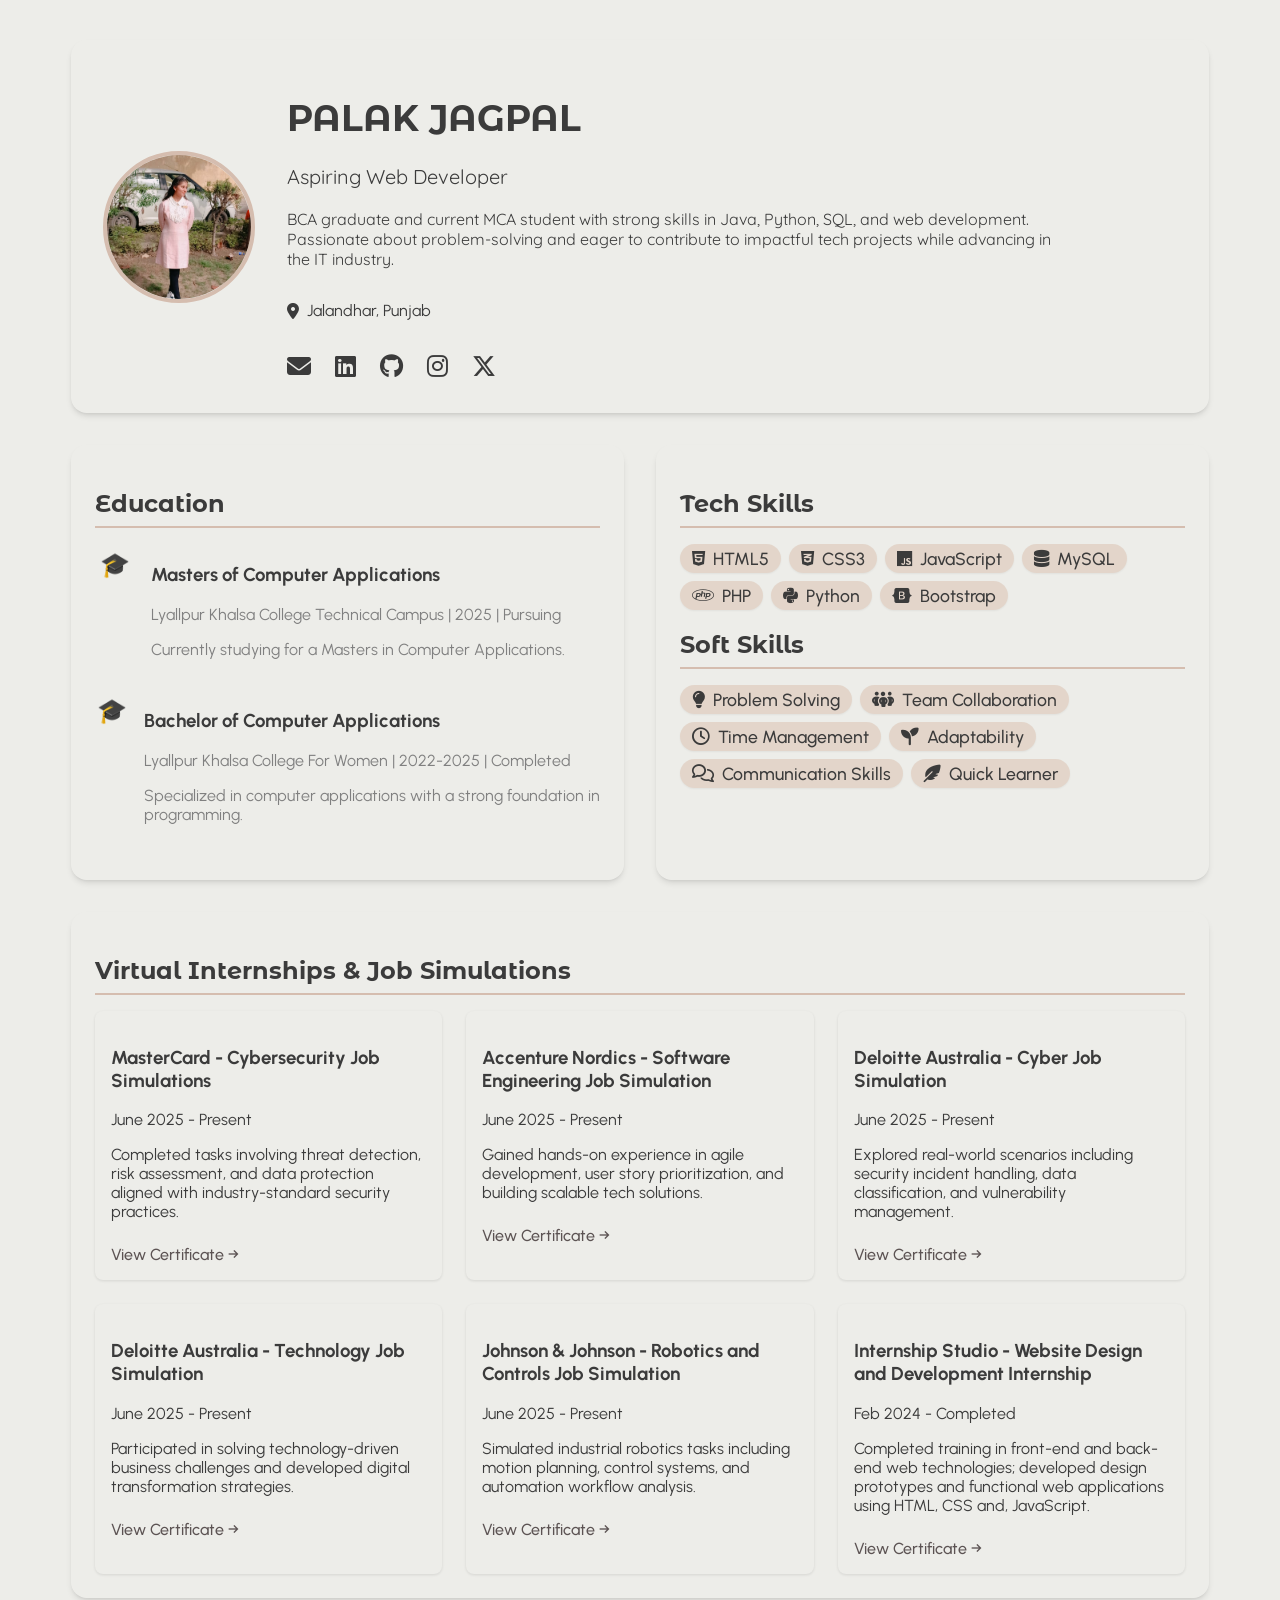
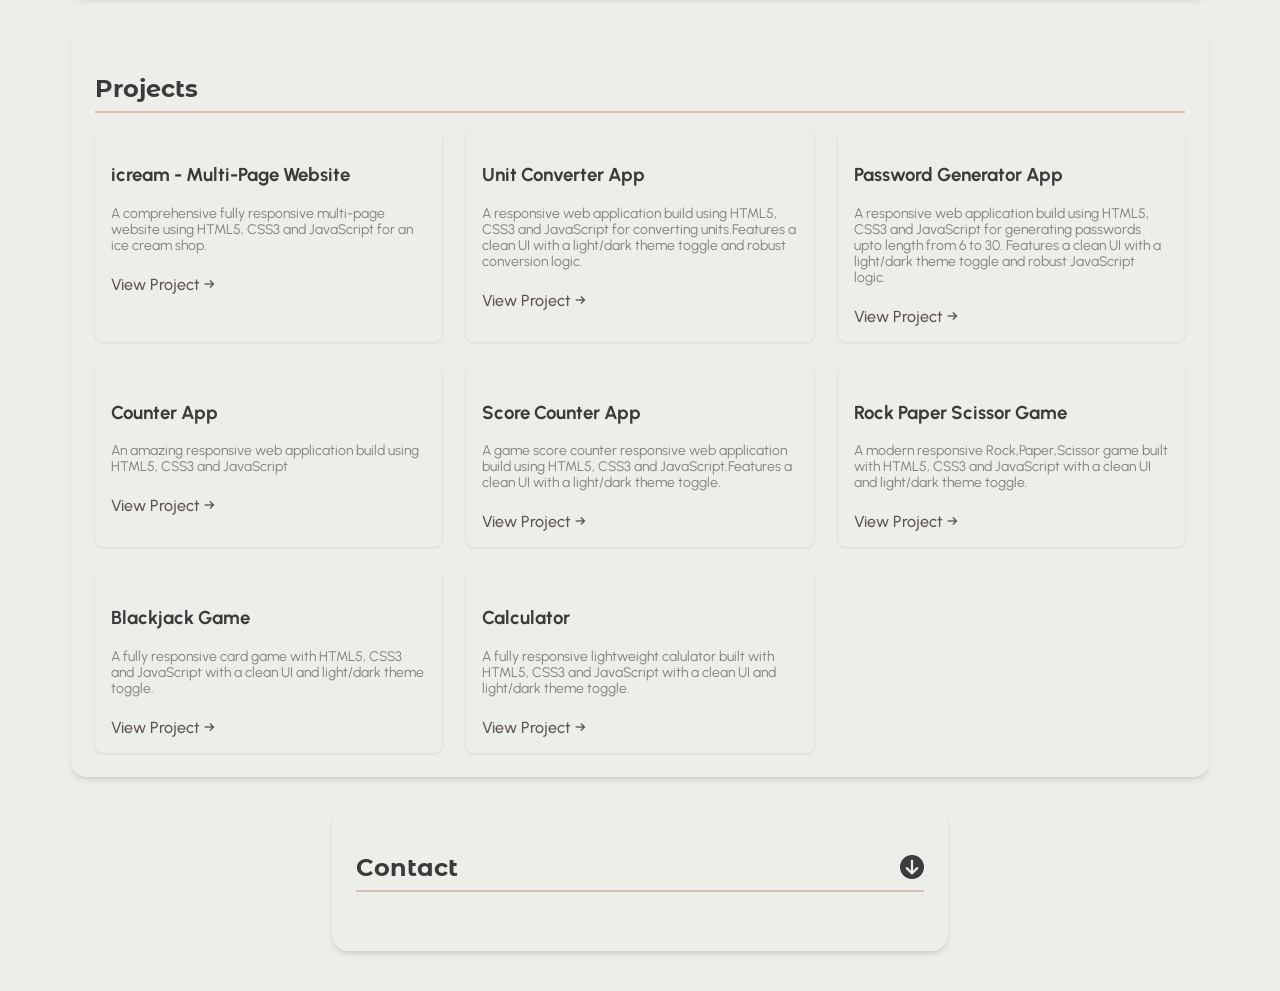
==== index.html @ 0127a856 "Add files via upload" ====
<!DOCTYPE html>
<html lang="en">
<head>
    <meta charset="UTF-8">
    <meta name="viewport" content="width=device-width, initial-scale=1.0">
    <title>My Portfolio</title>
    <!-- Link to the external CSS file -->
    <link rel="stylesheet" href="style.css">

    <!-- Font Awesome for icons -->
    <link rel="stylesheet" href="https://cdnjs.cloudflare.com/ajax/libs/font-awesome/6.5.2/css/all.min.css">

    <link rel="preconnect" href="https://fonts.googleapis.com">
    <link rel="preconnect" href="https://fonts.gstatic.com" crossorigin>
    <link href="https://fonts.googleapis.com/css2?family=Montserrat+Alternates:ital,wght@0,100;0,200;0,300;0,400;0,500;0,600;0,700;0,800;0,900;1,100;1,200;1,300;1,400;1,500;1,600;1,700;1,800;1,900&family=Quicksand:wght@300..700&family=Urbanist:ital,wght@0,100..900;1,100..900&display=swap" rel="stylesheet">

    <link rel="stylesheet" href="https://cdnjs.cloudflare.com/ajax/libs/animate.css/4.1.1/animate.min.css"/>


</head>
<body class="antialiased">

    <!-- Main Container -->
    <div class="container">

        <!-- Header Section -->
        <header class="header animate-on-scroll">
            <!-- Profile Picture -->
            <img src="profile_pic.jpg" alt="Your Profile Picture" class="profile-picture">
            
            <!-- Bio and Name -->
            <div>
                <h1 class="animate__animated animate__fadeIn">PALAK JAGPAL</h1>
                <p class="subtitle animate__animated animate__fadeIn">Aspiring Web Developer</p>
                <p class="bio animate__animated animate__fadeIn">
                    BCA graduate and current MCA student with strong skills in Java, Python, SQL, and web development. Passionate about problem-solving and eager to contribute to impactful tech projects while advancing in the IT industry.
                </p>
                <!-- New container for contact information -->
                <div class="contact-info-container">

                    <p class="contact-location">
                        <i class="fa-solid fa-location-dot animate__animated animate__flip"></i> Jalandhar, Punjab</p>

                    <div class="contact-links">
                        <a href="mailto:palakjagpal70@gmail.com" class="contact-link" aria-label="Email"><i class="fa-solid fa-envelope animate__animated animate__zoomIn"></i></a>

                        <a href="https://www.linkedin.com/in/palak-jagpal-000b25369/" target="_blank" class="contact-link" aria-label="LinkedIn"><i class="fa-brands fa-linkedin animate__animated animate__zoomIn"></i></a>

                        <a href="https://github.com/palakjagpal" target="_blank" class="contact-link" aria-label="GitHub"><i class="fa-brands fa-github animate__animated animate__zoomIn"></i></a>

                        <a href="https://www.instagram.com/palak_jagpal10/" target="_blank" class="contact-link" aria-label="Instagram"><i class="fa-brands fa-instagram animate__animated animate__zoomIn"></i></a>

                        <a href="https://x.com/jagpal_palak" target="_blank" class="contact-link" aria-label="Twitter"><i class="fa-brands fa-x-twitter animate__animated animate__zoomIn"></i></a>
                    </div>
                </div>
            </div>
        </header>

        <!-- Main Content Sections -->
        <main class="main-content">

            <!-- Education Section -->
            <section id="education" class="section animate-on-scroll">
                <h2 class="section-title">Education</h2>

                <div class="education-item">
                    <div class="education-icon">🎓</div>
                    <div class="education-details">
                        <h3 class="animate-on-scroll animate__animated animate__slideInUp">Masters of Computer Applications</h3>
                        <p class="animate-on-scroll animate__animated animate__slideInUp">Lyallpur Khalsa College Technical Campus | 2025 | Pursuing</p>
                        <p class="animate-on-scroll animate__animated animate__slideInUp">Currently studying for a Masters in Computer Applications.</p>
                    </div>
                </div>

                <div class="education-item">
                    <div class="education-icon">🎓</div>
                    <div class="education-details">
                        <h3 class="animate-on-scroll animate__animated animate__slideInUp">Bachelor of Computer Applications</h3>
                        <p class="animate-on-scroll animate__animated animate__slideInUp">Lyallpur Khalsa College For Women | 2022-2025 | Completed</p>
                        <p class="animate-on-scroll animate__animated animate__slideInUp">Specialized in computer applications with a strong foundation in programming.</p>
                    </div>
                </div>
            </section>


                <!-- 12th Grade Details -->
                 <!--
                <div class="education-item">
                    <div class="education-icon">🏫</div>
                    <div class="education-details">
                        <h3>12th Grade (Non-Medical)</h3>
                        <p>MGN Public School, Adarsh Nagar | 2020-2022</p>
                    </div>
                </div>-->
                <!-- 10th Grade Details -->
                 <!--
                <div class="education-item">
                    <div class="education-icon">🏫</div>
                    <div class="education-details">
                        <h3>10th Grade</h3>
                        <p>St. Joseph's Convent School, Cantt Road | 2020</p>
                    </div>
                </div>-->
            </section>


            <!-- Skills Section -->
            <section id="skills" class="section animate-on-scroll">
                <h2 class="section-title">Tech Skills</h2>
                <div class="skills-list">
                    <span class="skill-tag wow animate__animated animate__bounceIn"><i class="fa-brands fa-html5"></i> HTML5</span>
                    <span class="skill-tag wow animate__animated animate__bounceIn"><i class="fa-brands fa-css3-alt"></i> CSS3</span>
                    <span class="skill-tag  wow animate__animated animate__bounceIn"><i class="fa-brands fa-js"></i> JavaScript</span>
                    <span class="skill-tag wow animate__animated animate__bounceIn"><i class="fa-solid fa-database"></i> MySQL</span>
                    <span class="skill-tag wow animate__animated animate__bounceIn"><i class="fa-brands fa-php"></i> PHP</span>
                    <span class="skill-tag wow animate__animated animate__bounceIn"><i class="fa-brands fa-python"></i> Python</span>
                    <span class="skill-tag wow animate__animated animate__bounceIn"><i class="fa-brands fa-bootstrap"></i> Bootstrap</span>
                </div>
                <h2 class="section-title mt-6">Soft Skills</h2>
                <div class="skills-list">
                    <span class="skill-tag animate__animated animate__bounceIn"><i class="fa-solid fa-lightbulb"></i> Problem Solving</span>
                    <span class="skill-tag animate__animated animate__bounceIn"><i class="fa-solid fa-people-group"></i> Team Collaboration</span>
                    <span class="skill-tag animate__animated animate__bounceIn"><i class="fa-regular fa-clock"></i> Time Management</span>
                    <span class="skill-tag animate__animated animate__bounceIn"><i class="fa-solid fa-seedling"></i> Adaptability</span>
                    <span class="skill-tag animate__animated animate__bounceIn"><i class="fa-regular fa-comments"></i> Communication Skills</span>
                    <span class="skill-tag animate__animated animate__bounceIn"><i class="fa-solid fa-feather-pointed"></i> Quick Learner</span>
                </div>
            </section>

            <!-- Virtual Internships & Job Simulations Section -->
            <section id="projects" class="section animate-on-scroll">
                <h2 class="section-title">Virtual Internships & Job Simulations</h2>
                <div class="internships-grid">
                    <!-- Internship 1 -->
                    <div class="internship-card">
                        <h3 class="animate__animated animate__fadeIn animate__delay-1s">MasterCard - Cybersecurity Job Simulations</h3>
                        <p class="animate__animated animate__fadeIn animate__delay-2s">June 2025 - Present</p>
                        <p  class="animate__animated animate__fadeIn animate__delay-3s">Completed tasks involving threat detection, risk assessment, and data protection aligned with industry-standard security practices.</p>
                        <a href="https://forage-uploads-prod.s3.amazonaws.com/completion-certificates/mfxGwGDp6WkQmtmTf/vcKAB5yYAgvemepGQ_mfxGwGDp6WkQmtmTf_AxRMmCqrEQhnv6T4r_1749990234763_completion_certificate.pdf" class="internship-link animate__animated animate__fadeIn animate__delay-3s">View Certificate &rarr;</a>
                    </div>
                    <!-- Internship 2  -->
                    <div class="internship-card">
                        <h3 class="animate__animated animate__fadeIn animate__delay-1s">Accenture Nordics - Software Engineering Job Simulation</h3>
                        <p class="animate__animated animate__fadeIn animate__delay-2s">June 2025 - Present</p>
                        <p class="animate__animated animate__fadeIn animate__delay-3s">Gained hands-on experience in agile development, user story prioritization, and building scalable tech solutions.</p>
                        <a href="https://forage-uploads-prod.s3.amazonaws.com/completion-certificates/xhih9yFWsf6AYfngd/HNpZwZcuYwona2d8Y_xhih9yFWsf6AYfngd_AxRMmCqrEQhnv6T4r_1749734779436_completion_certificate.pdf" class="internship-link animate__animated animate__fadeIn animate__delay-3s">View Certificate &rarr;</a>
                    </div>
                    <!-- Internship 3 -->
                    <div class="internship-card">
                        <h3 class="animate__animated animate__fadeIn animate__delay-1s">Deloitte Australia - Cyber Job Simulation</h3>
                        <p class="animate__animated animate__fadeIn animate__delay-2s">June 2025 - Present</p>
                        <p class="animate__animated animate__fadeIn animate__delay-3s">Explored real-world scenarios including security incident handling, data classification, and vulnerability management.</p>
                        <a href="https://forage-uploads-prod.s3.amazonaws.com/completion-certificates/9PBTqmSxAf6zZTseP/E9pA6qsdbeyEkp3ti_9PBTqmSxAf6zZTseP_AxRMmCqrEQhnv6T4r_1749641778292_completion_certificate.pdf" class="internship-link animate__animated animate__fadeIn animate__delay-3s">View Certificate &rarr;</a>
                    </div>
                    <!-- Internship 4 -->
                    <div class="internship-card">
                        <h3 class="animate__animated animate__fadeIn animate__delay-1s">Deloitte Australia - Technology Job Simulation</h3>
                        <p class="animate__animated animate__fadeIn animate__delay-2s">June 2025 - Present</p>
                        <p class="animate__animated animate__fadeIn animate__delay-3s">Participated in solving technology-driven business challenges and developed digital transformation strategies.</p>
                        <a href="https://forage-uploads-prod.s3.amazonaws.com/completion-certificates/9PBTqmSxAf6zZTseP/udmxiyHeqYQLkTPvf_9PBTqmSxAf6zZTseP_AxRMmCqrEQhnv6T4r_1749799588150_completion_certificate.pdf" class="internship-link animate__animated animate__fadeIn animate__delay-3s">View Certificate &rarr;</a>
                    </div>
                    <!-- Internship 5 -->
                    <div class="internship-card">
                        <h3 class="animate__animated animate__fadeIn animate__delay-1s">Johnson & Johnson - Robotics and Controls Job Simulation</h3>
                        <p class="animate__animated animate__fadeIn animate__delay-2s">June 2025 - Present</p>
                        <p class="animate__animated animate__fadeIn animate__delay-3s">Simulated industrial robotics tasks including motion planning, control systems, and automation workflow analysis.</p>
                        <a href="https://forage-uploads-prod.s3.amazonaws.com/completion-certificates/3w79S9RRBtn9noDWZ/q8m3gpN4ETXnjapPq_3w79S9RRBtn9noDWZ_AxRMmCqrEQhnv6T4r_1749885684830_completion_certificate.pdf" class="internship-link animate__animated animate__fadeIn animate__delay-3s">View Certificate &rarr;</a>
                    </div>
                    <!-- Internship 6 -->
                    <div class="internship-card">
                        <h3 class="animate__animated animate__fadeIn animate__delay-1s">Internship Studio - Website Design and Development Internship</h3>
                        <p class="animate__animated animate__fadeIn animate__delay-2s">Feb 2024 - Completed</p>
                        <p class="animate__animated animate__fadeIn animate__delay-3s">Completed training in front-end and back-end web technologies; developed design prototypes and functional web applications using HTML, CSS and, JavaScript.</p>
                        <a href="https://internshipstudio-prod-data-bucket.s3.ap-south-1.amazonaws.com/certificates/certificate_677d1f7386ee10.50705679.pdf" class="internship-lin4 animate__animated animate__fadeIn animate__delay-3s">View Certificate &rarr;</a>
                    </div>
                    
                </div>
            </section>

            <!-- Projects Section -->
            <section id="projects" class="section animate-on-scroll">
                <h2 class="section-title">Projects</h2>
                <div class="projects-grid">
                    <!-- Project Card 1 -->
                    <div class="project-card">
                        <h3 class="animate__animated animate__fadeIn animate__delay-1s">icream - Multi-Page Website</h3>
                        <p class="animate__animated animate__fadeIn animate__delay-2s">A comprehensive fully responsive multi-page website using HTML5, CSS3 and JavaScript for an ice cream shop.</p>
                        <a href="https://stunning-fenglisu-da461c.netlify.app/" class="animate__animated animate__fadeIn animate__delay-3s">View Project &rarr;</a>
                    </div>
                    <!-- Project Card 2  -->
                    <div class="project-card">
                        <h3 class="animate__animated animate__fadeIn animate__delay-1s">Unit Converter App</h3>
                        <p class="animate__animated animate__fadeIn animate__delay-2s">A responsive web application build using HTML5, CSS3 and JavaScript for converting units.Features a clean UI with a light/dark theme toggle and robust conversion logic.</p>
                        <a href="https://sensational-fairy-f73e79.netlify.app/" class="animate__animated animate__fadeIn animate__delay-3s">View Project &rarr;</a>
                    </div>
                    <!-- Project Card 3 -->
                    <div class="project-card">
                        <h3 class="animate__animated animate__fadeIn animate__delay-1s">Password Generator App</h3>
                        <p class="animate__animated animate__fadeIn animate__delay-2s">A responsive web application  build using HTML5, CSS3 and JavaScript for generating passwords upto length from 6 to 30. Features a clean UI with a light/dark theme toggle and robust JavaScript logic.</p>
                        <a class="animate__animated animate__fadeIn animate__delay-3s" href="https://candid-sunflower-950fd3.netlify.app/">View Project &rarr;</a>
                    </div>
                    <!-- Project Card 4 -->
                    <div class="project-card">
                        <h3 class="animate__animated animate__fadeIn animate__delay-1s">Counter App</h3>
                        <p class="animate__animated animate__fadeIn animate__delay-2s">An amazing responsive web application build using HTML5, CSS3 and JavaScript</p>
                        <a class="animate__animated animate__fadeIn animate__delay-3s" href="https://fantastic-crepe-ab9473.netlify.app/">View Project &rarr;</a>
                    </div>
                    <!-- Project Card 5 -->
                    <div class="project-card">
                        <h3 class="animate__animated animate__fadeIn animate__delay-1s">Score Counter App</h3>
                        <p class="animate__animated animate__fadeIn animate__delay-2s">A game score counter responsive web application build using HTML5, CSS3 and JavaScript.Features a clean UI with a light/dark theme toggle.</p>
                        <a class="animate__animated animate__fadeIn animate__delay-3s" href="https://magical-babka-67d514.netlify.app/">View Project &rarr;</a>
                    </div>
                    <!-- Project Card 6 -->
                    <div class="project-card">
                        <h3 class="animate__animated animate__fadeIn animate__delay-1s">Rock Paper Scissor Game</h3>
                        <p class="animate__animated animate__fadeIn animate__delay-2s">A modern responsive Rock,Paper,Scissor game built with HTML5, CSS3 and JavaScript with a clean UI and light/dark theme toggle.</p>
                        <a class="animate__animated animate__fadeIn animate__delay-3s" href="https://adorable-gumdrop-383165.netlify.app/">View Project &rarr;</a>
                    </div>
                    <!-- Project Card 7 -->
                    <div class="project-card">
                        <h3 class="animate__animated animate__fadeIn animate__delay-1s">Blackjack Game</h3>
                        <p class="animate__animated animate__fadeIn animate__delay-2s">A fully responsive card game with HTML5, CSS3 and JavaScript with a clean UI and light/dark theme toggle.</p>
                        <a class="animate__animated animate__fadeIn animate__delay-3s" href="https://stirring-axolotl-c6dba9.netlify.app/">View Project &rarr;</a>
                    </div>
                    <!-- Project Card 8 -->
                    <div class="project-card">
                        <h3 class="animate__animated animate__fadeIn animate__delay-1s">Calculator</h3>
                        <p class="animate__animated animate__fadeIn animate__delay-2s">A fully responsive lightweight calulator built with HTML5, CSS3 and JavaScript with a clean UI and light/dark theme toggle.</p>
                        <a class="animate__animated animate__fadeIn animate__delay-3s" href="https://calm-dolphin-7e1108.netlify.app/">View Project &rarr;</a>
                    </div>
                </div>
            </section>

            <!-- Contact Section -->
            <section id="contact" class="section animate-on-scroll">
                <!-- Collapsible Header for the contact section -->
                <h2 class="section-title contact-toggle">
                    Contact <i id="contact-arrow" class="fa-solid fa-circle-arrow-down"></i>
                </h2>
                <br>
                <!-- Contact form container that will be toggled -->
                <div id="contact-form-container">
                    <form id="contactForm">
                        <!-- A simple message box for general form feedback -->
                        <div id="form-message-box" class="form-message-box"></div>

                        <div class="form-group">
                            <label for="name">Name</label>
                            <input type="text" id="name" name="name">
                            <!-- Element to display name validation errors -->
                            <span id="name-error" class="error-message"></span>
                        </div>
                        <div class="form-group">
                            <label for="email">Email</label>
                            <input type="email" id="email" name="email">
                            <!-- Element to display email validation errors -->
                            <span id="email-error" class="error-message"></span>
                        </div>
                        <div class="form-group">
                            <label for="message">Message</label>
                            <textarea id="message" name="message" rows="4"></textarea>
                            <!-- Element to display message validation errors -->
                            <span id="message-error" class="error-message"></span>
                        </div>
                        <button type="submit" class="submit-button">Send Message</button>
                    </form>
                </div>
            </section>
        </main>
    </div>

    <!-- Back-to-top button -->
    <button id="back-to-top-btn" aria-label="Back to Top">
      <i class="fa-solid fa-arrow-up"></i>
    </button>

    <!-- Link to the external JavaScript file -->
    <script src="script.js"></script>

      <script src="https://cdnjs.cloudflare.com/ajax/libs/wow/1.1.2/wow.min.js"></script>

</body>
</html>
---- style.css ----
/* Color Palette as CSS Variables */
:root {
    --isabelline: #edede9ff;
    --timberwolf: #d6ccc2ff;
    --linen: #f5ebe0ff;
    --champagne-pink: #e3d5caff;
    --pale-dogwood: #d5bdafff;

    /* Semantic Mapping */
    --background: var(--isabelline);
    --primary: var(--pale-dogwood);
    --accent: var(--champagne-pink);
    --text: #3b3b3b;
    --button-bg: var(--pale-dogwood);
    --button-hover: var(--linen);
}

html {
    -webkit-tap-highlight-color: transparent;
    tap-highlight-color: transparent;
    scroll-behavior: smooth;
    -webkit-font-smoothing: antialiased;
    -moz-osx-font-smoothing: grayscale;
}

body {
    font-family: 'Urbanist';
    background-color: var(--background);
    color: var(--text);
    -webkit-font-smoothing: antialiased;
    -moz-osx-font-smoothing: grayscale;
    cursor: pointer;
    -webkit-tap-highlight-color: transparent;
    tap-highlight-color: transparent;
    scroll-behavior: smooth;
}

.container {
    max-width: 90%;
    margin: 0 auto;
    padding: 1rem;
}

/* Header */
.header {
    background-color: transparent;
    border-radius: 1rem;
    box-shadow: 0 4px 6px -1px rgba(0,0,0,0.1), 0 2px 4px -2px rgba(0,0,0,0.1);
    padding: 2rem;
    margin-bottom: 2rem;
    text-align: center;
    display: flex;
    flex-direction: column;
    align-items: center;
}

.profile-picture {
    width: 9rem;
    height: 9rem;
    border-radius: 9999px;
    margin-bottom: 1rem;
    border: 4px solid var(--primary);
    object-fit: cover;
}

.header h1 {
    font-family: 'Montserrat Alternates';
    font-size: 2.25rem;
    font-weight: 700;
    color: var(--text);
}

.header p.subtitle {
    font-family: 'Quicksand';
    font-size: 1.25rem;
    color: var(--text);
    margin-top: 0.5rem;
}

.header p.bio {
    font-family: 'Quicksand';
    color: var(--text);
    margin-top: 1rem;
    max-width: 48rem;
    margin-left: auto;
    margin-right: auto;
}

/* Contact Info */
.contact-info-container {
    display: flex;
    flex-direction: column;
    align-items: left;
    margin-top: 1rem;
    gap: 0.5rem;
}

.contact-location {
    font-size: 1rem;
    color: var(--text);
    display: flex;
    align-items: center;
    gap: 0.5rem;
}

.contact-links {
    display: flex;
    gap: 1.5rem;
    margin-top: 0.5rem;
}

.contact-link {
    color: var(--text);
    font-size: 1.5rem;
    transition: color 0.2s ease-in-out;
}

.contact-link:hover {
    color: var(--primary);
}

/* Layout */
.main-content {
    display: grid;
    grid-template-columns: 1fr;
    gap: 2rem;
}

.section {
    background-color: transparent;
    border-radius: 1rem;
    box-shadow: 0 4px 6px -1px rgba(0,0,0,0.1), 0 2px 4px -2px rgba(0,0,0,0.1);
    padding: 1.5rem;
}

.section-title {
    font-family: 'Montserrat Alternates';
    font-size: 1.5rem;
    font-weight: 700;
    color: var(--text);
    margin-bottom: 1rem;
    border-bottom: 2px solid var(--primary);
    padding-bottom: 0.5rem;
    display: flex;
    justify-content: space-between;
    align-items: center;
}

.contact-toggle {
    cursor: pointer;
}

/* Education */
#education{
    border-radius: 1rem;
    box-shadow: 0 4px 6px -1px rgba(0,0,0,0.1), 0 2px 4px -2px rgba(0,0,0,0.1);
    padding: 1.5rem;
}
.education-item {
    display: flex;
    align-items: flex-start;
    margin-bottom: 1rem;
}

.education-icon {
    width: 2.5rem;
    height: 2.5rem;
    color: var(--background);
    border-radius: 9999px;
    display: flex;
    align-items: center;
    justify-content: center;
    font-size: 1.50rem;
    font-weight: 700;
}

.education-details {
    margin-left: 1rem;
}

.education-details h3{
    color: var(--text);
}

.education-details p{
    color: gray;
}


/* Skills */
.skills-list {
    display: flex;
    flex-wrap: wrap;
    gap: 0.5rem;
}

.skill-tag {
    background-color: var(--accent);
    color: var(--text);
    font-size: 1.1rem;
    font-weight: 500;
    padding: 0.25rem 0.75rem;
    border-radius: 9999px;
    box-shadow: 0 1px 2px 0 rgba(0,0,0,0.05);
    /* Add transitions for smooth animation */
    transition: transform 0.2s ease-in-out, background-color 0.2s ease-in-out;
    /* Add flexbox to align icon and text */
    display: flex;
    align-items: center;
    gap: 0.5rem; /* Space between icon and text */
}

/* Add hover effect for skill tags */
.skill-tag:hover {
    /* Move the tag slightly up */
    transform: translateY(-3px);
    /* Darken the background color on hover */
    background-color: color-mix(in srgb, var(--accent) 90%, black);
}



/* Projects & Internships */


.projects-grid, .internships-grid {
    display: grid;
    grid-template-columns: 1fr;
    gap: 1.5rem;
}

.project-card, .internship-card {
    background-color: var(--isabelline);
    border-radius: 0.5rem;
    padding: 1rem;
    box-shadow: 0 1px 3px rgba(0,0,0,0.1);
    transition: box-shadow 0.3s ease-in-out;
}

.project-card:hover, .internship-card:hover {
    box-shadow: 0 10px 15px -3px rgba(0,0,0,0.1), 0 4px 6px -4px rgba(0,0,0,0.1);
}

.project-card h3, .internship-card h3{
    color: var(--text);
}

.project-card p{
    color: gray;
    font-size: 0.87rem;
}

/* Animated Internship Links */
.project-card a, .internship-card a, .internship-link {
    color: rgb(92, 83, 83);
    text-decoration: none;
    font-weight: 500;
    display: inline-block;
    margin-top: 0.5rem;
    /* Add a transition for the text transform */
    transition: transform 0.2s ease-in-out;
    position: relative; /* Needed for the pseudo-element */
}

.project-card a::after, .internship-card a::after, .internship-link::after {
    content: '';
    position: absolute;
    width: 0;
    height: 2px;
    bottom: -2px;
    left: 0;
    background-color: var(--primary); /* Use a color from your palette */
    transition: width 0.3s ease-in-out;
}

.project-card a:hover, .internship-card a:hover, .internship-link:hover {
    text-decoration: none; /* Remove default underline to use the animated one */
    /* Push the text slightly to the right */
    transform: translateX(5px);
}

.project-card a:hover::after, .internship-card a:hover::after, .internship-link:hover::after {
    width: 100%;
}


/* Contact Form */
#contact {
    width: 50%;
    margin: 0 auto;
}

#contact h2 {
    text-align: center;
}

#contact-form-container {
    max-height: 0;
    overflow: hidden;
    transition: max-height 0.5s ease-out;
}

#contact-form-container.open {
    max-height: 500px;
    transition: max-height 0.5s ease-in;
}

form {
    max-width: 90%;
    margin: 0 auto;
}

.form-group {
    margin-bottom: 1rem;
}

.form-group label {
    font-weight: 500;
    color: var(--text);
}

.form-group input,
.form-group textarea {
    width: 100%;
    border-radius: 0.375rem;
    border: none;
    padding: 0.5rem;
    font-family: 'Urbanist';
    letter-spacing: 1.3px;
}

.form-group input:focus,
.form-group textarea:focus {
    outline: none;
    border-color: var(--primary);
    box-shadow: 0 0 0 3px color-mix(in srgb, var(--primary) 50%, transparent);
    letter-spacing: 1.3px;
}

.submit-button {
    background-color: var(--button-bg);
    color: var(--text);
    font-weight: 700;
    padding: 0.75rem 1rem;
    border-radius: 0.5rem;
    border: none;
    width: 100%;
    cursor: pointer;
    /* Add multiple transitions for a smoother effect */
    transition: background-color 0.3s ease-in-out, transform 0.2s ease-in-out, box-shadow 0.3s ease-in-out;
}

.submit-button:hover {
    background-color: var(--text);
    color: var(--button-bg);
    /* Scale the button up slightly */
    transform: scale(1.05);
    /* Add a subtle shadow for depth */
    box-shadow: 0 4px 6px -1px rgba(0,0,0,0.1), 0 2px 4px -2px rgba(0,0,0,0.1);
}

.message-box {
    display: none;
    background-color: var(--accent);
    border: 1px solid var(--primary);
    color: darkgreen;
    padding: 0.75rem 1rem;
    border-radius: 0.375rem;
    margin-top: 1rem;
    text-align: center;
    font-family: Helvetica;
}

span {
    color: red;
}

/* Back to Top Button */
#back-to-top-btn {
    position: fixed;
    bottom: 20px;
    right: 20px;
    background-color: var(--primary);
    color: #ffffff;
    width: 48px;
    height: 48px;
    border: none;
    border-radius: 50%;
    display: flex;
    justify-content: center;
    align-items: center;
    font-size: 1.25rem;
    box-shadow: 0 4px 6px rgba(0, 0, 0, 0.1);
    cursor: pointer;
    opacity: 0;
    visibility: hidden;
    transition: opacity 0.3s ease-in-out, visibility 0.3s ease-in-out, transform 0.3s ease-in-out;
    z-index: 999;

}

#back-to-top-btn.show {
    opacity: 1;
    visibility: visible;
}

#back-to-top-btn:hover {
    background-color: var(--text);
    color: var(--pale-dogwood);
}


/* Media Queries for Responsiveness */
@media (max-width : 420px){
    #contact{
        width: 80%;
        overflow-x: hidden;
    }
    form{
        max-width: 80%;
    }
    .contact-info-container{
        align-items: center;
    }
    #back-to-top {
        width: 20px;
        height: 20px;
        font-size: 0.50rem;
        bottom: 15px;
        right: 15px;
    }
}

@media (max-width : 460px){
    #contact{
        width: 80%;
        overflow-x: hidden;
    }
    form{
        max-width: 80%;
    }
    .contact-info-container{
        align-items: center;
    }
}

@media (max-width : 520px){
    #contact{
        width: 80%;
        overflow-x: hidden;
    }
    form{
        max-width: 80%;
    }
    .contact-info-container{
        align-items: center;
    }
}

@media (max-width : 590px){
    #contact{
        width: 90%;
        overflow-x: hidden;
    }
    form{
        max-width: 85%;
    }
    .contact-info-container{
        align-items: center;
    }
}

@media (max-width : 690px){
    #contact{
        width: 90%;
            overflow-x: hidden;
    }
    form{
        max-width: 90%;
    }
    .contact-info-container{
        align-items: center;
    }
}

@media (max-width : 752px){
    #contact{
        width: 80%;
        overflow-x: hidden;
    }
    form{
        max-width: 80%;
    }
    .contact-info-container{
        align-items: center;
    }
}

@media (max-width : 790px){
    #contact{
        width: 90%;
        overflow-x: hidden;
    }
    form{
        max-width: 80%;
    }
}

@media (min-width: 768px) {
    .container {
        padding: 2rem;
    }

    .header {
        flex-direction: row;
        text-align: left;
        align-items: center;
    }

    .profile-picture {
        margin: 0 2rem 0 0;
    }

    .main-content {
        grid-template-columns: repeat(2, 1fr);
    }

    #projects,
    #contact {
        grid-column: span 2;
    }

    .projects-grid, .internships-grid {
        grid-template-columns: repeat(3, 1fr);
    }
    #back-to-top {
        width: 40px;
        height: 40px;
        font-size: 1.2rem;
        bottom: 15px;
        right: 15px;
    }
}

/* Keyframes for fade and slide-up animation */
@keyframes fade-in-up {
    from {
        opacity: 0;
        transform: translateY(20px);
    }
    to {
        opacity: 1;
        transform: translateY(0);
    }
}


@media (min-width: 1024px) {
    .projects-grid, .internships-grid{
        grid-template-columns: repeat(3, 1fr);
    }
    
}

/* Animate-on-scroll base */
.animate-on-scroll {
  opacity: 0;
  transform: translateY(20px);
  transition: opacity 0.6s ease-out, transform 0.6s ease-out;
}
.animate-on-scroll.in-view {
  opacity: 1;
  transform: translateY(0);
}
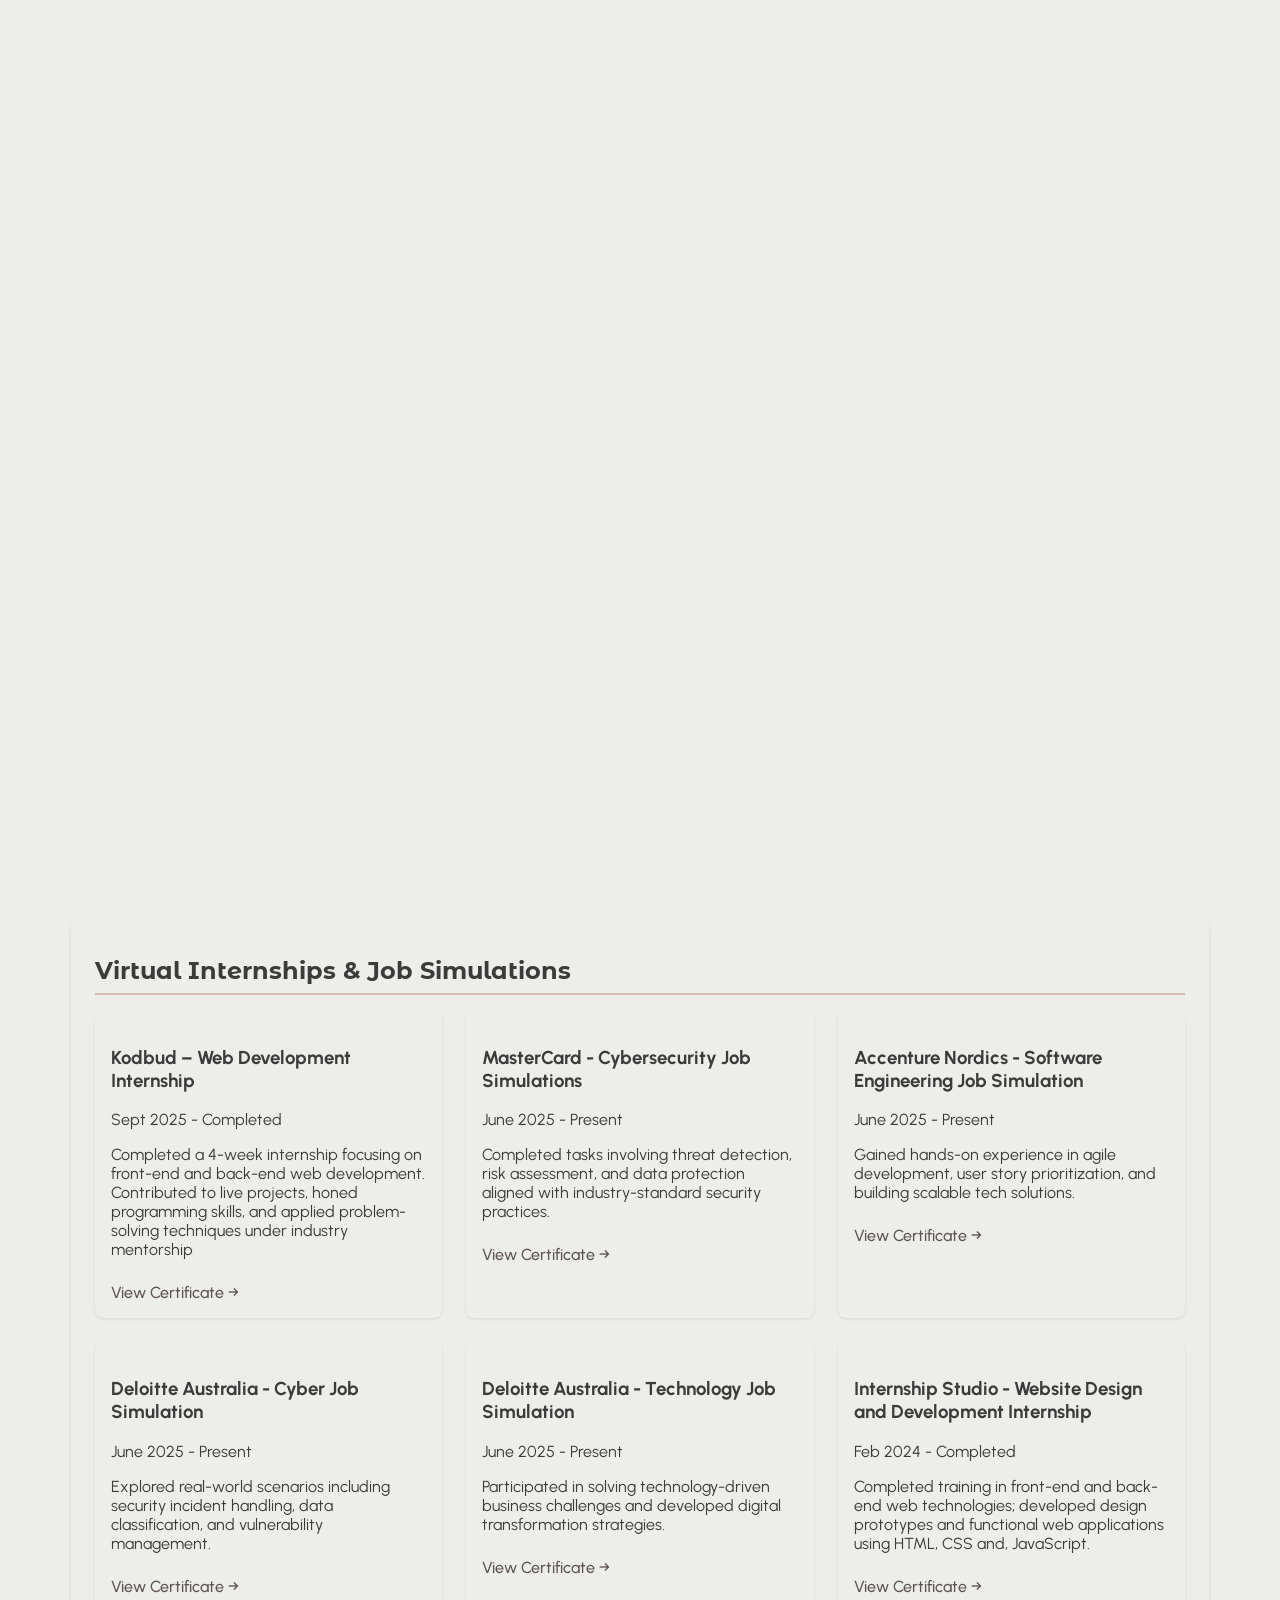
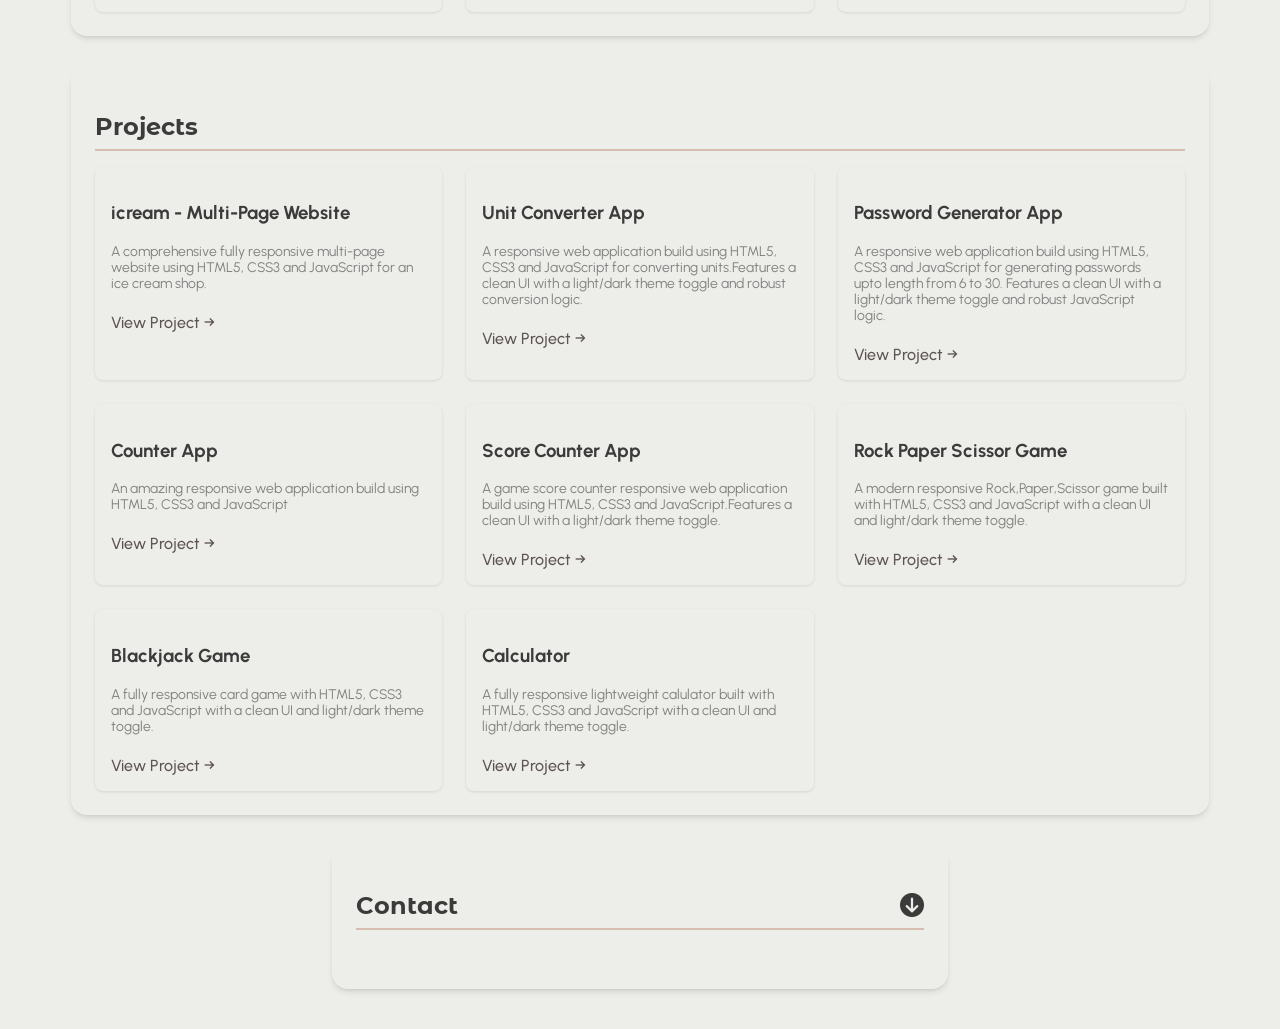
==== commit 52bf428f: "Add certificate HTML and image, update Instagram link, and enhance skills section" ====
--- a/index.html
+++ b/index.html
@@ -48,7 +48,7 @@
 
                         <a href="https://github.com/palakjagpal" target="_blank" class="contact-link" aria-label="GitHub"><i class="fa-brands fa-github animate__animated animate__zoomIn"></i></a>
 
-                        <a href="https://www.instagram.com/palak_jagpal10/" target="_blank" class="contact-link" aria-label="Instagram"><i class="fa-brands fa-instagram animate__animated animate__zoomIn"></i></a>
+                        <a href="https://www.instagram.com/palak._.jagpal/" target="_blank" class="contact-link" aria-label="Instagram"><i class="fa-brands fa-instagram animate__animated animate__zoomIn"></i></a>
 
                         <a href="https://x.com/jagpal_palak" target="_blank" class="contact-link" aria-label="Twitter"><i class="fa-brands fa-x-twitter animate__animated animate__zoomIn"></i></a>
                     </div>
@@ -113,8 +113,11 @@
                     <span class="skill-tag  wow animate__animated animate__bounceIn"><i class="fa-brands fa-js"></i> JavaScript</span>
                     <span class="skill-tag wow animate__animated animate__bounceIn"><i class="fa-solid fa-database"></i> MySQL</span>
                     <span class="skill-tag wow animate__animated animate__bounceIn"><i class="fa-brands fa-php"></i> PHP</span>
-                    <span class="skill-tag wow animate__animated animate__bounceIn"><i class="fa-brands fa-python"></i> Python</span>
                     <span class="skill-tag wow animate__animated animate__bounceIn"><i class="fa-brands fa-bootstrap"></i> Bootstrap</span>
+                    <span class="skill-tag wow animate__animated animate__bounceIn"><i class="fa-brands fa-node-js"></i> Node.js</span>
+                    <span class="skill-tag wow animate__animated animate__bounceIn"><i class="fa-brands fa-mdb"></i> MongoDB</span>
+                    <span class="skill-tag wow animate__animated animate__bounceIn"><i class="fa-solid fa-server"></i> Express.js</span>
+
                 </div>
                 <h2 class="section-title mt-6">Soft Skills</h2>
                 <div class="skills-list">
@@ -131,6 +134,12 @@
             <section id="projects" class="section animate-on-scroll">
                 <h2 class="section-title">Virtual Internships & Job Simulations</h2>
                 <div class="internships-grid">
+                    <div class="internship-card">
+                        <h3 class="animate__animated animate__fadeIn animate__delay-1s">Kodbud – Web Development Internship</h3>
+                        <p class="animate__animated animate__fadeIn animate__delay-2s">Sept 2025 - Completed</p>
+                        <p  class="animate__animated animate__fadeIn animate__delay-3s">Completed a 4-week internship focusing on front-end and back-end web development. Contributed to live projects, honed programming skills, and applied problem-solving techniques under industry mentorship</p>
+                        <a href="certifcate_palak.html" class="internship-link animate__animated animate__fadeIn animate__delay-3s">View Certificate &rarr;</a>
+                    </div>
                     <!-- Internship 1 -->
                     <div class="internship-card">
                         <h3 class="animate__animated animate__fadeIn animate__delay-1s">MasterCard - Cybersecurity Job Simulations</h3>
@@ -158,13 +167,6 @@
                         <p class="animate__animated animate__fadeIn animate__delay-2s">June 2025 - Present</p>
                         <p class="animate__animated animate__fadeIn animate__delay-3s">Participated in solving technology-driven business challenges and developed digital transformation strategies.</p>
                         <a href="https://forage-uploads-prod.s3.amazonaws.com/completion-certificates/9PBTqmSxAf6zZTseP/udmxiyHeqYQLkTPvf_9PBTqmSxAf6zZTseP_AxRMmCqrEQhnv6T4r_1749799588150_completion_certificate.pdf" class="internship-link animate__animated animate__fadeIn animate__delay-3s">View Certificate &rarr;</a>
-                    </div>
-                    <!-- Internship 5 -->
-                    <div class="internship-card">
-                        <h3 class="animate__animated animate__fadeIn animate__delay-1s">Johnson & Johnson - Robotics and Controls Job Simulation</h3>
-                        <p class="animate__animated animate__fadeIn animate__delay-2s">June 2025 - Present</p>
-                        <p class="animate__animated animate__fadeIn animate__delay-3s">Simulated industrial robotics tasks including motion planning, control systems, and automation workflow analysis.</p>
-                        <a href="https://forage-uploads-prod.s3.amazonaws.com/completion-certificates/3w79S9RRBtn9noDWZ/q8m3gpN4ETXnjapPq_3w79S9RRBtn9noDWZ_AxRMmCqrEQhnv6T4r_1749885684830_completion_certificate.pdf" class="internship-link animate__animated animate__fadeIn animate__delay-3s">View Certificate &rarr;</a>
                     </div>
                     <!-- Internship 6 -->
                     <div class="internship-card">
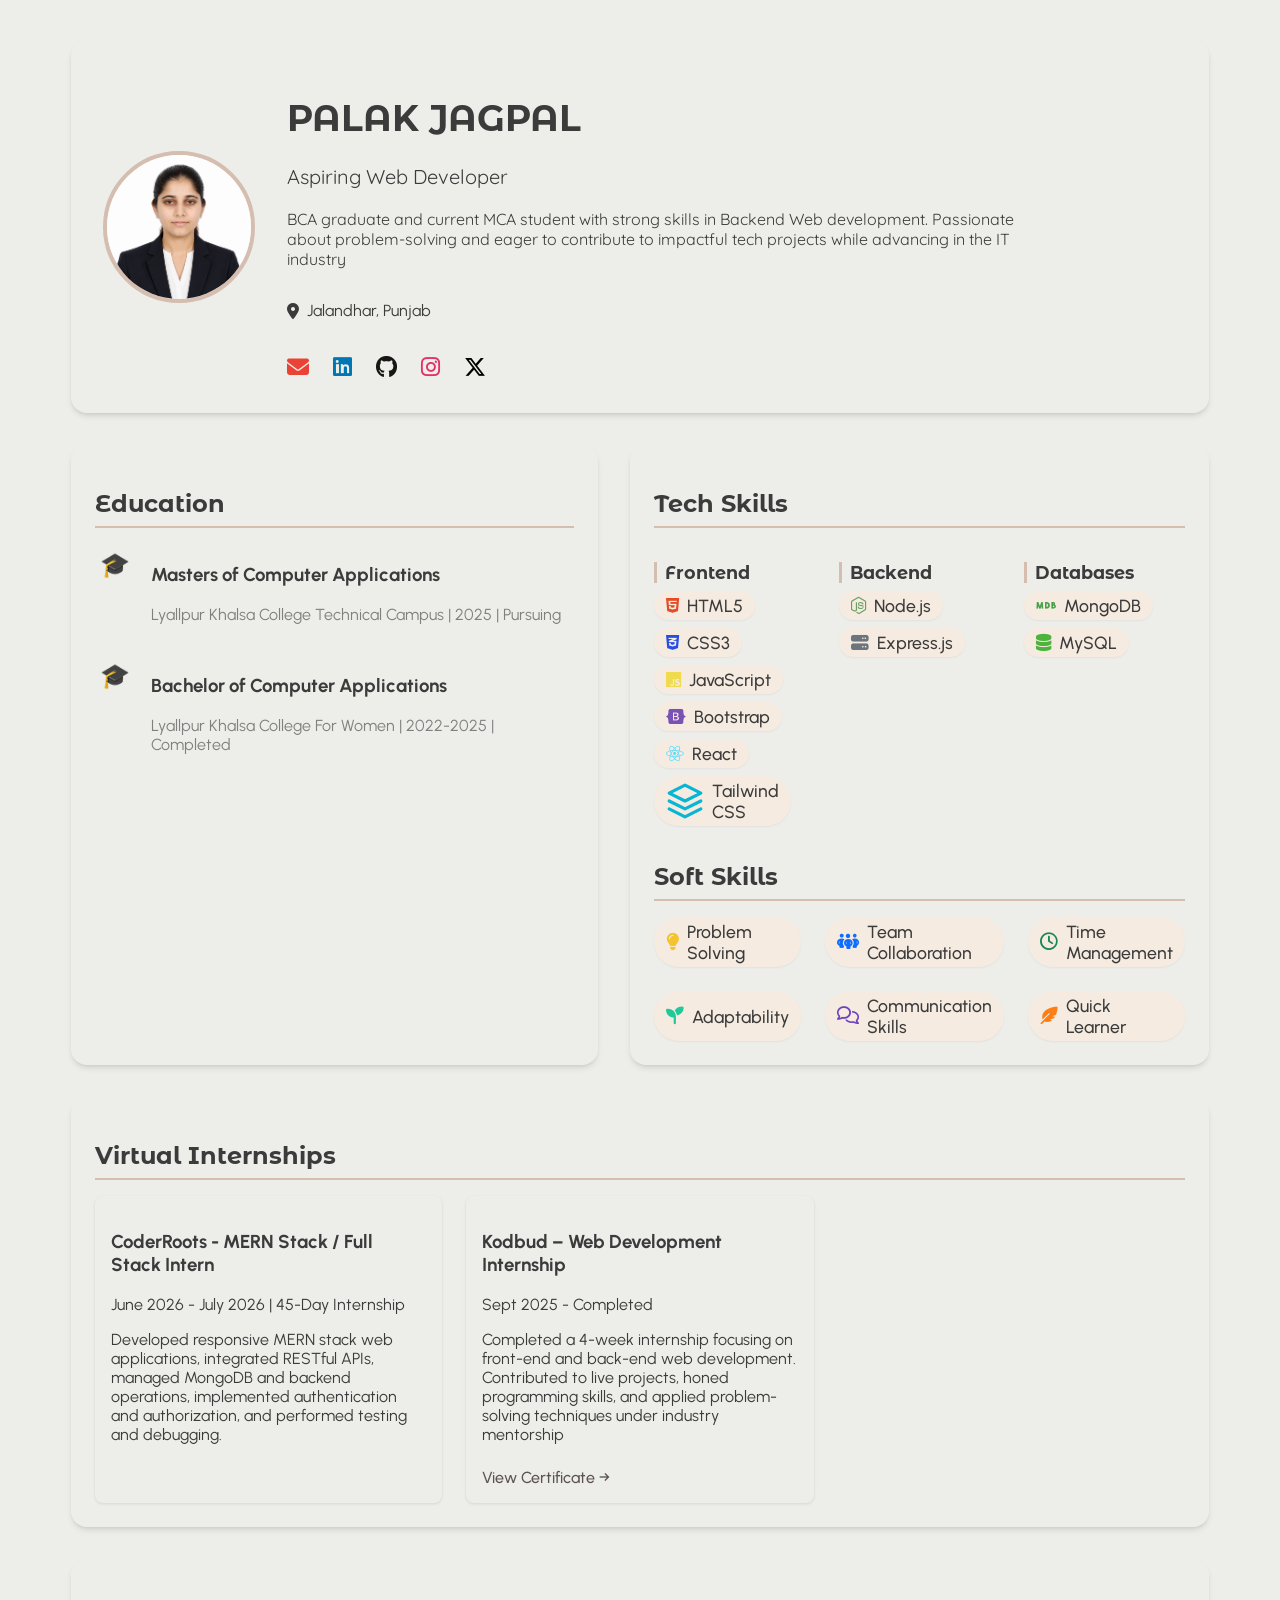
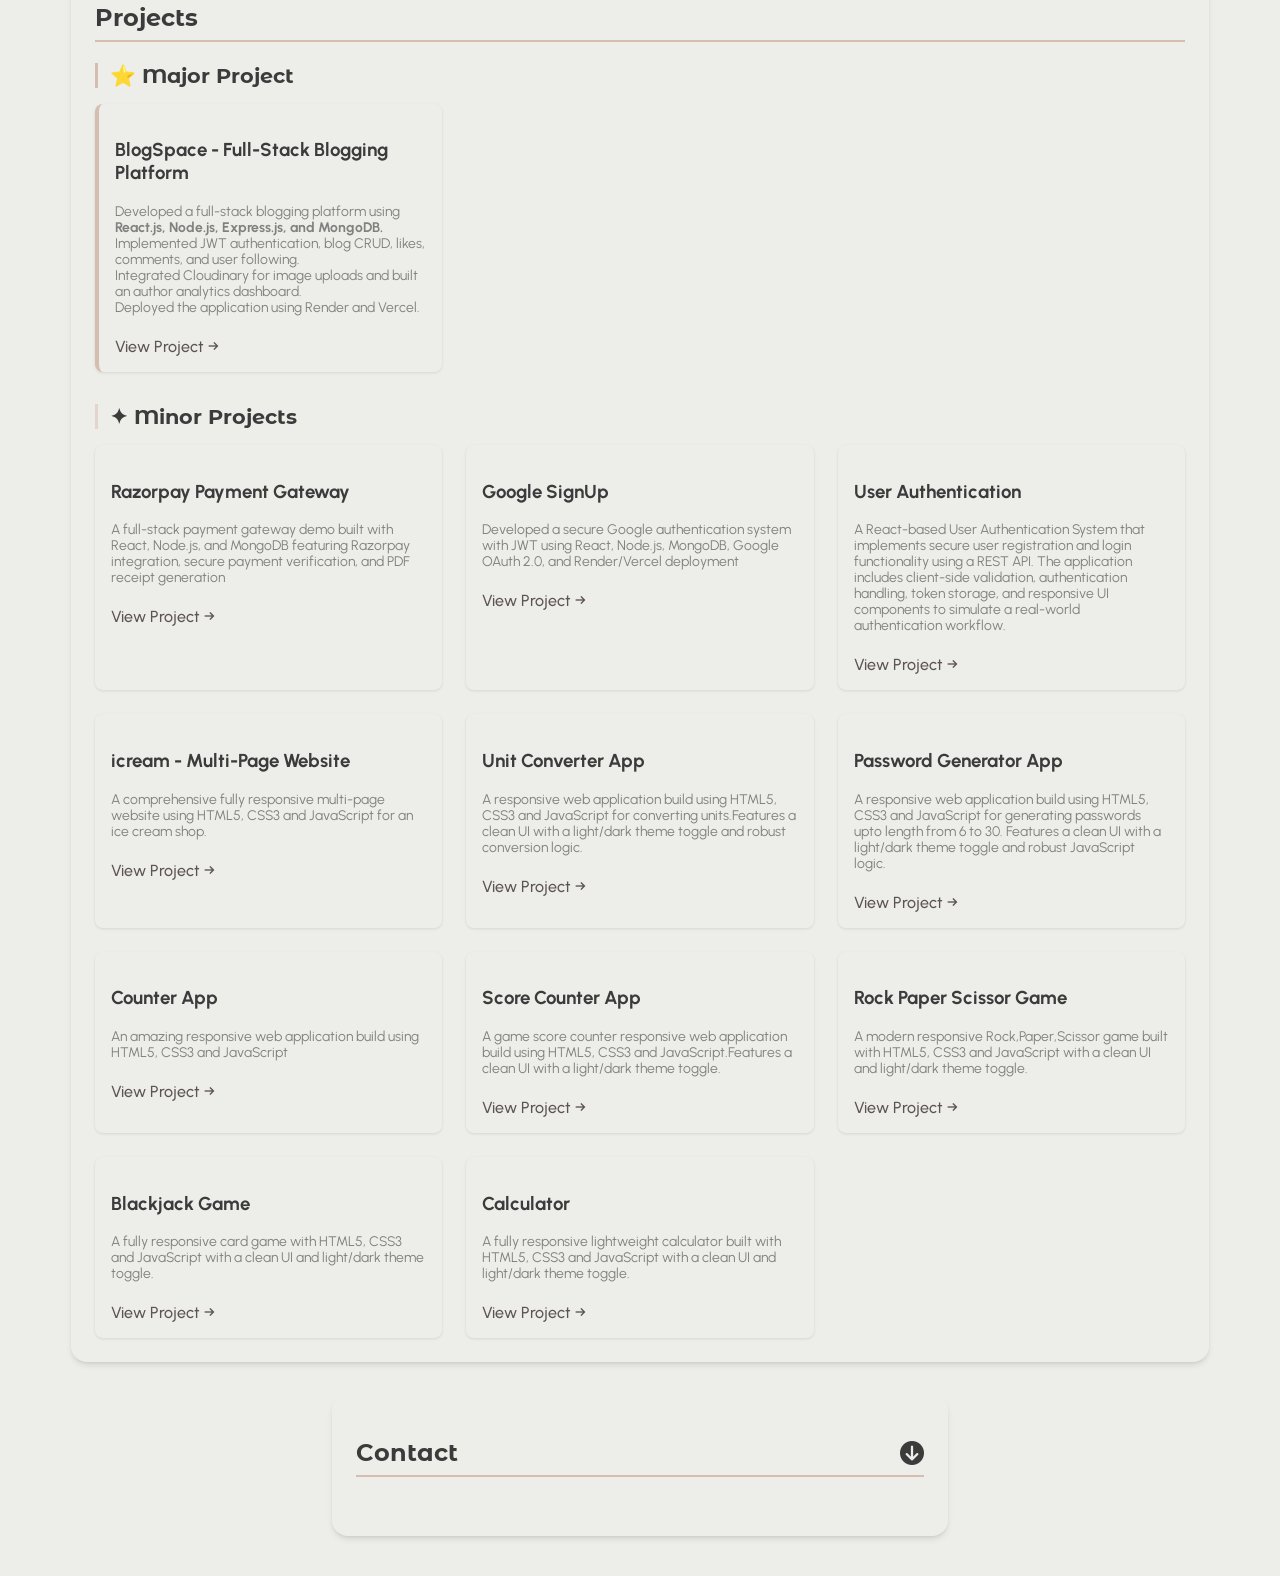
==== commit 103b98b0: "update profile picture, enhance project card styles, and add major project highlight" ====
--- a/index.html
+++ b/index.html
@@ -3,7 +3,7 @@
 <head>
     <meta charset="UTF-8">
     <meta name="viewport" content="width=device-width, initial-scale=1.0">
-    <title>My Portfolio</title>
+    <title>Palak Jagpal | Portfolio</title>
     <!-- Link to the external CSS file -->
     <link rel="stylesheet" href="style.css">
 
@@ -15,6 +15,7 @@
     <link href="https://fonts.googleapis.com/css2?family=Montserrat+Alternates:ital,wght@0,100;0,200;0,300;0,400;0,500;0,600;0,700;0,800;0,900;1,100;1,200;1,300;1,400;1,500;1,600;1,700;1,800;1,900&family=Quicksand:wght@300..700&family=Urbanist:ital,wght@0,100..900;1,100..900&display=swap" rel="stylesheet">
 
     <link rel="stylesheet" href="https://cdnjs.cloudflare.com/ajax/libs/animate.css/4.1.1/animate.min.css"/>
+    <link rel="stylesheet" href="https://cdnjs.cloudflare.com/ajax/libs/font-awesome/6.5.1/css/all.min.css">
 
 
 </head>
@@ -22,18 +23,20 @@
 
     <!-- Main Container -->
     <div class="container">
+
+<!------------------------------------------------------------------------------------->
 
         <!-- Header Section -->
         <header class="header animate-on-scroll">
             <!-- Profile Picture -->
-            <img src="profile_pic.jpg" alt="Your Profile Picture" class="profile-picture">
+            <img src="profileimage.png" alt="Your Profile Picture" class="profile-picture">
             
             <!-- Bio and Name -->
             <div>
                 <h1 class="animate__animated animate__fadeIn">PALAK JAGPAL</h1>
                 <p class="subtitle animate__animated animate__fadeIn">Aspiring Web Developer</p>
                 <p class="bio animate__animated animate__fadeIn">
-                    BCA graduate and current MCA student with strong skills in Java, Python, SQL, and web development. Passionate about problem-solving and eager to contribute to impactful tech projects while advancing in the IT industry.
+                    BCA graduate and current MCA student with strong skills in Backend Web development. Passionate about problem-solving and eager to contribute to impactful tech projects while advancing in the IT industry
                 </p>
                 <!-- New container for contact information -->
                 <div class="contact-info-container">
@@ -44,7 +47,7 @@
                     <div class="contact-links">
                         <a href="mailto:palakjagpal70@gmail.com" class="contact-link" aria-label="Email"><i class="fa-solid fa-envelope animate__animated animate__zoomIn"></i></a>
 
-                        <a href="https://www.linkedin.com/in/palak-jagpal-000b25369/" target="_blank" class="contact-link" aria-label="LinkedIn"><i class="fa-brands fa-linkedin animate__animated animate__zoomIn"></i></a>
+                        <a href="https://www.linkedin.com/in/palak-jagpal/" target="_blank" class="contact-link" aria-label="LinkedIn"><i class="fa-brands fa-linkedin animate__animated animate__zoomIn"></i></a>
 
                         <a href="https://github.com/palakjagpal" target="_blank" class="contact-link" aria-label="GitHub"><i class="fa-brands fa-github animate__animated animate__zoomIn"></i></a>
 
@@ -58,6 +61,8 @@
 
         <!-- Main Content Sections -->
         <main class="main-content">
+
+<!------------------------------------------------------------------------------------->
 
             <!-- Education Section -->
             <section id="education" class="section animate-on-scroll">
@@ -68,7 +73,7 @@
                     <div class="education-details">
                         <h3 class="animate-on-scroll animate__animated animate__slideInUp">Masters of Computer Applications</h3>
                         <p class="animate-on-scroll animate__animated animate__slideInUp">Lyallpur Khalsa College Technical Campus | 2025 | Pursuing</p>
-                        <p class="animate-on-scroll animate__animated animate__slideInUp">Currently studying for a Masters in Computer Applications.</p>
+                        
                     </div>
                 </div>
 
@@ -77,48 +82,58 @@
                     <div class="education-details">
                         <h3 class="animate-on-scroll animate__animated animate__slideInUp">Bachelor of Computer Applications</h3>
                         <p class="animate-on-scroll animate__animated animate__slideInUp">Lyallpur Khalsa College For Women | 2022-2025 | Completed</p>
-                        <p class="animate-on-scroll animate__animated animate__slideInUp">Specialized in computer applications with a strong foundation in programming.</p>
-                    </div>
-                </div>
-            </section>
-
-
-                <!-- 12th Grade Details -->
-                 <!--
-                <div class="education-item">
-                    <div class="education-icon">🏫</div>
-                    <div class="education-details">
-                        <h3>12th Grade (Non-Medical)</h3>
-                        <p>MGN Public School, Adarsh Nagar | 2020-2022</p>
-                    </div>
-                </div>-->
-                <!-- 10th Grade Details -->
-                 <!--
-                <div class="education-item">
-                    <div class="education-icon">🏫</div>
-                    <div class="education-details">
-                        <h3>10th Grade</h3>
-                        <p>St. Joseph's Convent School, Cantt Road | 2020</p>
-                    </div>
-                </div>-->
-            </section>
-
-
+                    </div>
+                </div>
+            </section>
+
+            </section>
+
+<!------------------------------------------------------------------------------------->
             <!-- Skills Section -->
             <section id="skills" class="section animate-on-scroll">
                 <h2 class="section-title">Tech Skills</h2>
                 <div class="skills-list">
-                    <span class="skill-tag wow animate__animated animate__bounceIn"><i class="fa-brands fa-html5"></i> HTML5</span>
-                    <span class="skill-tag wow animate__animated animate__bounceIn"><i class="fa-brands fa-css3-alt"></i> CSS3</span>
-                    <span class="skill-tag  wow animate__animated animate__bounceIn"><i class="fa-brands fa-js"></i> JavaScript</span>
-                    <span class="skill-tag wow animate__animated animate__bounceIn"><i class="fa-solid fa-database"></i> MySQL</span>
-                    <span class="skill-tag wow animate__animated animate__bounceIn"><i class="fa-brands fa-php"></i> PHP</span>
-                    <span class="skill-tag wow animate__animated animate__bounceIn"><i class="fa-brands fa-bootstrap"></i> Bootstrap</span>
-                    <span class="skill-tag wow animate__animated animate__bounceIn"><i class="fa-brands fa-node-js"></i> Node.js</span>
-                    <span class="skill-tag wow animate__animated animate__bounceIn"><i class="fa-brands fa-mdb"></i> MongoDB</span>
-                    <span class="skill-tag wow animate__animated animate__bounceIn"><i class="fa-solid fa-server"></i> Express.js</span>
-
-                </div>
+                    <!-- Frontend -->
+                    <div class="skill-group">
+                        <h3 class="skill-heading">Frontend</h3>
+                        <div class="skill-items">
+                            <span class="skill-tag wow animate__animated animate__bounceIn"><i class="fa-brands fa-html5"></i> HTML5</span>
+                            <span class="skill-tag wow animate__animated animate__bounceIn"><i class="fa-brands fa-css3-alt"></i> CSS3</span>
+                            <span class="skill-tag wow animate__animated animate__bounceIn"><i class="fa-brands fa-js"></i> JavaScript</span>
+                            <span class="skill-tag wow animate__animated animate__bounceIn"><i class="fa-brands fa-bootstrap"></i> Bootstrap</span>
+                            <span class="skill-tag wow animate__animated animate__bounceIn"><i class="fa-brands fa-react"></i> React</span>
+                            <span class="skill-tag wow animate__animated animate__bounceIn">
+                    <svg class="inline-block w-4 h-4 mr-1" viewBox="0 0 24 24" fill="none" xmlns="http://www.w3.org/2000/svg">
+                        <path d="M12 2L2 7L12 12L22 7L12 2Z" stroke="#06B6D4" stroke-width="2" stroke-linecap="round" stroke-linejoin="round"/>
+                        <path d="M2 17L12 22L22 17" stroke="#06B6D4" stroke-width="2" stroke-linecap="round" stroke-linejoin="round"/>
+                        <path d="M2 12L12 17L22 12" stroke="#06B6D4" stroke-width="2" stroke-linecap="round" stroke-linejoin="round"/>
+                    </svg>
+                    Tailwind CSS
+                </span>
+                        </div>
+                    </div>
+
+                    <!-- Backend -->
+                    <div class="skill-group">
+                        <h3 class="skill-heading">Backend</h3>
+                        <div class="skill-items">
+                            <span class="skill-tag wow animate__animated animate__bounceIn"><i class="fa-brands fa-node-js"></i> Node.js</span>
+                            <span class="skill-tag wow animate__animated animate__bounceIn"><i class="fa-solid fa-server"></i> Express.js</span>
+                            <!--<span class="skill-tag wow animate__animated animate__bounceIn"><i class="fa-brands fa-php"></i> PHP</span>-->
+                        </div>
+                    </div>
+
+                    <!-- Databases -->
+                    <div class="skill-group">
+                        <h3 class="skill-heading">Databases</h3>
+                        <div class="skill-items">
+                            <span class="skill-tag wow animate__animated animate__bounceIn"><i class="fa-brands fa-mdb"></i> MongoDB</span>
+                            <span class="skill-tag wow animate__animated animate__bounceIn"><i class="fa-solid fa-database"></i> MySQL</span>
+                        </div>
+                    </div>
+
+                </div>
+
                 <h2 class="section-title mt-6">Soft Skills</h2>
                 <div class="skills-list">
                     <span class="skill-tag animate__animated animate__bounceIn"><i class="fa-solid fa-lightbulb"></i> Problem Solving</span>
@@ -130,109 +145,202 @@
                 </div>
             </section>
 
-            <!-- Virtual Internships & Job Simulations Section -->
+<!------------------------------------------------------------------------------------->
+
+            <!-- Virtual Internships & Job Simulations Section-->
             <section id="projects" class="section animate-on-scroll">
-                <h2 class="section-title">Virtual Internships & Job Simulations</h2>
+                <h2 class="section-title">Virtual Internships</h2>
                 <div class="internships-grid">
+                    <div class="internship-card">
+                        <h3 class="animate__animated animate__fadeIn animate__delay-1s">CoderRoots - MERN Stack / Full Stack Intern</h3>
+                        <p class="animate__animated animate__fadeIn animate__delay-2s">June 2026 - July 2026 | 45-Day Internship</p>
+                        <p  class="animate__animated animate__fadeIn animate__delay-3s">Developed responsive MERN stack web applications, integrated RESTful APIs, managed MongoDB and backend operations, implemented authentication and authorization, and performed testing and debugging.</p>
+                    </div>
+
                     <div class="internship-card">
                         <h3 class="animate__animated animate__fadeIn animate__delay-1s">Kodbud – Web Development Internship</h3>
                         <p class="animate__animated animate__fadeIn animate__delay-2s">Sept 2025 - Completed</p>
                         <p  class="animate__animated animate__fadeIn animate__delay-3s">Completed a 4-week internship focusing on front-end and back-end web development. Contributed to live projects, honed programming skills, and applied problem-solving techniques under industry mentorship</p>
                         <a href="certifcate_palak.html" class="internship-link animate__animated animate__fadeIn animate__delay-3s">View Certificate &rarr;</a>
                     </div>
-                    <!-- Internship 1 -->
-                    <div class="internship-card">
-                        <h3 class="animate__animated animate__fadeIn animate__delay-1s">MasterCard - Cybersecurity Job Simulations</h3>
-                        <p class="animate__animated animate__fadeIn animate__delay-2s">June 2025 - Present</p>
-                        <p  class="animate__animated animate__fadeIn animate__delay-3s">Completed tasks involving threat detection, risk assessment, and data protection aligned with industry-standard security practices.</p>
-                        <a href="https://forage-uploads-prod.s3.amazonaws.com/completion-certificates/mfxGwGDp6WkQmtmTf/vcKAB5yYAgvemepGQ_mfxGwGDp6WkQmtmTf_AxRMmCqrEQhnv6T4r_1749990234763_completion_certificate.pdf" class="internship-link animate__animated animate__fadeIn animate__delay-3s">View Certificate &rarr;</a>
-                    </div>
-                    <!-- Internship 2  -->
-                    <div class="internship-card">
-                        <h3 class="animate__animated animate__fadeIn animate__delay-1s">Accenture Nordics - Software Engineering Job Simulation</h3>
-                        <p class="animate__animated animate__fadeIn animate__delay-2s">June 2025 - Present</p>
-                        <p class="animate__animated animate__fadeIn animate__delay-3s">Gained hands-on experience in agile development, user story prioritization, and building scalable tech solutions.</p>
-                        <a href="https://forage-uploads-prod.s3.amazonaws.com/completion-certificates/xhih9yFWsf6AYfngd/HNpZwZcuYwona2d8Y_xhih9yFWsf6AYfngd_AxRMmCqrEQhnv6T4r_1749734779436_completion_certificate.pdf" class="internship-link animate__animated animate__fadeIn animate__delay-3s">View Certificate &rarr;</a>
-                    </div>
-                    <!-- Internship 3 -->
-                    <div class="internship-card">
-                        <h3 class="animate__animated animate__fadeIn animate__delay-1s">Deloitte Australia - Cyber Job Simulation</h3>
-                        <p class="animate__animated animate__fadeIn animate__delay-2s">June 2025 - Present</p>
-                        <p class="animate__animated animate__fadeIn animate__delay-3s">Explored real-world scenarios including security incident handling, data classification, and vulnerability management.</p>
-                        <a href="https://forage-uploads-prod.s3.amazonaws.com/completion-certificates/9PBTqmSxAf6zZTseP/E9pA6qsdbeyEkp3ti_9PBTqmSxAf6zZTseP_AxRMmCqrEQhnv6T4r_1749641778292_completion_certificate.pdf" class="internship-link animate__animated animate__fadeIn animate__delay-3s">View Certificate &rarr;</a>
-                    </div>
-                    <!-- Internship 4 -->
-                    <div class="internship-card">
-                        <h3 class="animate__animated animate__fadeIn animate__delay-1s">Deloitte Australia - Technology Job Simulation</h3>
-                        <p class="animate__animated animate__fadeIn animate__delay-2s">June 2025 - Present</p>
-                        <p class="animate__animated animate__fadeIn animate__delay-3s">Participated in solving technology-driven business challenges and developed digital transformation strategies.</p>
-                        <a href="https://forage-uploads-prod.s3.amazonaws.com/completion-certificates/9PBTqmSxAf6zZTseP/udmxiyHeqYQLkTPvf_9PBTqmSxAf6zZTseP_AxRMmCqrEQhnv6T4r_1749799588150_completion_certificate.pdf" class="internship-link animate__animated animate__fadeIn animate__delay-3s">View Certificate &rarr;</a>
-                    </div>
-                    <!-- Internship 6 -->
+
+                    <!--
                     <div class="internship-card">
                         <h3 class="animate__animated animate__fadeIn animate__delay-1s">Internship Studio - Website Design and Development Internship</h3>
                         <p class="animate__animated animate__fadeIn animate__delay-2s">Feb 2024 - Completed</p>
                         <p class="animate__animated animate__fadeIn animate__delay-3s">Completed training in front-end and back-end web technologies; developed design prototypes and functional web applications using HTML, CSS and, JavaScript.</p>
                         <a href="https://internshipstudio-prod-data-bucket.s3.ap-south-1.amazonaws.com/certificates/certificate_677d1f7386ee10.50705679.pdf" class="internship-lin4 animate__animated animate__fadeIn animate__delay-3s">View Certificate &rarr;</a>
-                    </div>
+                    </div>-->
                     
                 </div>
             </section>
 
-            <!-- Projects Section -->
+<!------------------------------------------------------------------------------------->
+
+<!-- Projects Section -->
+<section id="projects" class="section animate-on-scroll">
+    <h2 class="section-title">Projects</h2>
+    
+    <!-- Major Projects -->
+    <h3 class="skill-heading" style="font-size: 1.3rem; margin-bottom: 1rem; border-left-color: #d5bdaf; padding-left: 0.75rem;">⭐ Major Project</h3>
+    <div class="projects-grid" style="margin-bottom: 2rem;">
+        <div class="project-card" style="border-left: 4px solid #d5bdaf;">
+            <h3 class="animate__animated animate__fadeIn animate__delay-1s">BlogSpace - Full-Stack Blogging Platform</h3>
+            <p class="animate__animated animate__fadeIn animate__delay-2s">Developed a full-stack blogging platform using <b>React.js, Node.js, Express.js, and MongoDB.</b><br> Implemented JWT authentication, blog CRUD, likes, comments, and user following.<br> Integrated Cloudinary for image uploads and built an author analytics dashboard. <br>Deployed the application using Render and Vercel.</p>
+            <a href="https://blogspace-eight-chi.vercel.app/" class="animate__animated animate__fadeIn animate__delay-3s">View Project &rarr;</a>
+        </div>
+    </div>
+
+    <!-- Minor Projects -->
+    <h3 class="skill-heading" style="font-size: 1.3rem; margin-bottom: 1rem; border-left-color: #e3d5ca; padding-left: 0.75rem;">✦ Minor Projects</h3>
+    <div class="projects-grid">
+        <div class="project-card">
+            <h3 class="animate__animated animate__fadeIn animate__delay-1s">Razorpay Payment Gateway</h3>
+            <p class="animate__animated animate__fadeIn animate__delay-2s">A full-stack payment gateway demo built with React, Node.js, and MongoDB featuring Razorpay integration, secure payment verification, and PDF receipt generation</p>
+            <a href="https://razorpay-react-integration.vercel.app/" class="animate__animated animate__fadeIn animate__delay-3s">View Project &rarr;</a>
+        </div>
+
+        <div class="project-card">
+            <h3 class="animate__animated animate__fadeIn animate__delay-1s">Google SignUp</h3>
+            <p class="animate__animated animate__fadeIn animate__delay-2s">Developed a secure Google authentication system with JWT using React, Node.js, MongoDB, Google OAuth 2.0, and Render/Vercel deployment</p>
+            <a href="https://google-auth-frontend-nine.vercel.app/" class="animate__animated animate__fadeIn animate__delay-3s">View Project &rarr;</a>
+        </div>
+
+        <div class="project-card">
+            <h3 class="animate__animated animate__fadeIn animate__delay-1s">User Authentication</h3>
+            <p class="animate__animated animate__fadeIn animate__delay-2s">A React-based User Authentication System that implements secure user registration and login functionality using a REST API. The application includes client-side validation, authentication handling, token storage, and responsive UI components to simulate a real-world authentication workflow.</p>
+            <a href="https://authentication-rgso.onrender.com/" class="animate__animated animate__fadeIn animate__delay-3s">View Project &rarr;</a>
+        </div>
+
+        <div class="project-card">
+            <h3 class="animate__animated animate__fadeIn animate__delay-1s">icream - Multi-Page Website</h3>
+            <p class="animate__animated animate__fadeIn animate__delay-2s">A comprehensive fully responsive multi-page website using HTML5, CSS3 and JavaScript for an ice cream shop.</p>
+            <a href="https://stunning-fenglisu-da461c.netlify.app/" class="animate__animated animate__fadeIn animate__delay-3s">View Project &rarr;</a>
+        </div>
+
+        <div class="project-card">
+            <h3 class="animate__animated animate__fadeIn animate__delay-1s">Unit Converter App</h3>
+            <p class="animate__animated animate__fadeIn animate__delay-2s">A responsive web application build using HTML5, CSS3 and JavaScript for converting units.Features a clean UI with a light/dark theme toggle and robust conversion logic.</p>
+            <a href="https://sensational-fairy-f73e79.netlify.app/" class="animate__animated animate__fadeIn animate__delay-3s">View Project &rarr;</a>
+        </div>
+
+        <div class="project-card">
+            <h3 class="animate__animated animate__fadeIn animate__delay-1s">Password Generator App</h3>
+            <p class="animate__animated animate__fadeIn animate__delay-2s">A responsive web application build using HTML5, CSS3 and JavaScript for generating passwords upto length from 6 to 30. Features a clean UI with a light/dark theme toggle and robust JavaScript logic.</p>
+            <a class="animate__animated animate__fadeIn animate__delay-3s" href="https://candid-sunflower-950fd3.netlify.app/">View Project &rarr;</a>
+        </div>
+
+        <div class="project-card">
+            <h3 class="animate__animated animate__fadeIn animate__delay-1s">Counter App</h3>
+            <p class="animate__animated animate__fadeIn animate__delay-2s">An amazing responsive web application build using HTML5, CSS3 and JavaScript</p>
+            <a class="animate__animated animate__fadeIn animate__delay-3s" href="https://fantastic-crepe-ab9473.netlify.app/">View Project &rarr;</a>
+        </div>
+
+        <div class="project-card">
+            <h3 class="animate__animated animate__fadeIn animate__delay-1s">Score Counter App</h3>
+            <p class="animate__animated animate__fadeIn animate__delay-2s">A game score counter responsive web application build using HTML5, CSS3 and JavaScript.Features a clean UI with a light/dark theme toggle.</p>
+            <a class="animate__animated animate__fadeIn animate__delay-3s" href="https://magical-babka-67d514.netlify.app/">View Project &rarr;</a>
+        </div>
+
+        <div class="project-card">
+            <h3 class="animate__animated animate__fadeIn animate__delay-1s">Rock Paper Scissor Game</h3>
+            <p class="animate__animated animate__fadeIn animate__delay-2s">A modern responsive Rock,Paper,Scissor game built with HTML5, CSS3 and JavaScript with a clean UI and light/dark theme toggle.</p>
+            <a class="animate__animated animate__fadeIn animate__delay-3s" href="https://adorable-gumdrop-383165.netlify.app/">View Project &rarr;</a>
+        </div>
+
+        <div class="project-card">
+            <h3 class="animate__animated animate__fadeIn animate__delay-1s">Blackjack Game</h3>
+            <p class="animate__animated animate__fadeIn animate__delay-2s">A fully responsive card game with HTML5, CSS3 and JavaScript with a clean UI and light/dark theme toggle.</p>
+            <a class="animate__animated animate__fadeIn animate__delay-3s" href="https://stirring-axolotl-c6dba9.netlify.app/">View Project &rarr;</a>
+        </div>
+
+        <div class="project-card">
+            <h3 class="animate__animated animate__fadeIn animate__delay-1s">Calculator</h3>
+            <p class="animate__animated animate__fadeIn animate__delay-2s">A fully responsive lightweight calculator built with HTML5, CSS3 and JavaScript with a clean UI and light/dark theme toggle.</p>
+            <a class="animate__animated animate__fadeIn animate__delay-3s" href="https://calm-dolphin-7e1108.netlify.app/">View Project &rarr;</a>
+        </div>
+    </div>
+</section>
+
+            <!-- Projects Section 
             <section id="projects" class="section animate-on-scroll">
                 <h2 class="section-title">Projects</h2>
                 <div class="projects-grid">
-                    <!-- Project Card 1 -->
+                    <div class="project-card">
+                        <h3 class="animate__animated animate__fadeIn animate__delay-1s">BlogSpace - Full-Stack Blogging Platform </h3>
+                        <p class="animate__animated animate__fadeIn animate__delay-2s">Developed a full-stack blogging platform using <b>React.js, Node.js, Express.js, and MongoDB.</b><br> Implemented JWT authentication, blog CRUD, likes, comments, and user following.<br> Integrated Cloudinary for image uploads and built an author analytics dashboard. <br>Deployed the application using Render and Vercel.
+</p>
+                        <a href="https://blogspace-eight-chi.vercel.app/" class="animate__animated animate__fadeIn animate__delay-3s">View Project &rarr;</a>
+                    </div>
+
+                    <div class="project-card">
+                        <h3 class="animate__animated animate__fadeIn animate__delay-1s">Razorpay Payment Gateway</h3>
+                        <p class="animate__animated animate__fadeIn animate__delay-2s">A full-stack payment gateway demo built with React, Node.js, and MongoDB featuring Razorpay integration, secure payment verification, and PDF receipt generation</p>
+                        <a href="https://razorpay-react-integration.vercel.app/" class="animate__animated animate__fadeIn animate__delay-3s">View Project &rarr;</a>
+                    </div>
+
+                    <div class="project-card">
+                        <h3 class="animate__animated animate__fadeIn animate__delay-1s">Google SignUp</h3>
+                        <p class="animate__animated animate__fadeIn animate__delay-2s">Developed a secure Google authentication system with JWT using React, Node.js, MongoDB, Google OAuth 2.0, and Render/Vercel deployment</p>
+                        <a href="https://google-auth-frontend-nine.vercel.app/" class="animate__animated animate__fadeIn animate__delay-3s">View Project &rarr;</a>
+                    </div>
+
+                    <div class="project-card">
+                        <h3 class="animate__animated animate__fadeIn animate__delay-1s">User Authentication</h3>
+                        <p class="animate__animated animate__fadeIn animate__delay-2s">A React-based User Authentication System that implements secure user registration and login functionality using a REST API. The application includes client-side validation, authentication handling, token storage, and responsive UI components to simulate a real-world authentication workflow.</p>
+                        <a href="https://authentication-rgso.onrender.com/" class="animate__animated animate__fadeIn animate__delay-3s">View Project &rarr;</a>
+                    </div>
+
                     <div class="project-card">
                         <h3 class="animate__animated animate__fadeIn animate__delay-1s">icream - Multi-Page Website</h3>
                         <p class="animate__animated animate__fadeIn animate__delay-2s">A comprehensive fully responsive multi-page website using HTML5, CSS3 and JavaScript for an ice cream shop.</p>
                         <a href="https://stunning-fenglisu-da461c.netlify.app/" class="animate__animated animate__fadeIn animate__delay-3s">View Project &rarr;</a>
                     </div>
-                    <!-- Project Card 2  -->
+
                     <div class="project-card">
                         <h3 class="animate__animated animate__fadeIn animate__delay-1s">Unit Converter App</h3>
                         <p class="animate__animated animate__fadeIn animate__delay-2s">A responsive web application build using HTML5, CSS3 and JavaScript for converting units.Features a clean UI with a light/dark theme toggle and robust conversion logic.</p>
                         <a href="https://sensational-fairy-f73e79.netlify.app/" class="animate__animated animate__fadeIn animate__delay-3s">View Project &rarr;</a>
                     </div>
-                    <!-- Project Card 3 -->
+
                     <div class="project-card">
                         <h3 class="animate__animated animate__fadeIn animate__delay-1s">Password Generator App</h3>
                         <p class="animate__animated animate__fadeIn animate__delay-2s">A responsive web application  build using HTML5, CSS3 and JavaScript for generating passwords upto length from 6 to 30. Features a clean UI with a light/dark theme toggle and robust JavaScript logic.</p>
                         <a class="animate__animated animate__fadeIn animate__delay-3s" href="https://candid-sunflower-950fd3.netlify.app/">View Project &rarr;</a>
                     </div>
-                    <!-- Project Card 4 -->
+
                     <div class="project-card">
                         <h3 class="animate__animated animate__fadeIn animate__delay-1s">Counter App</h3>
                         <p class="animate__animated animate__fadeIn animate__delay-2s">An amazing responsive web application build using HTML5, CSS3 and JavaScript</p>
                         <a class="animate__animated animate__fadeIn animate__delay-3s" href="https://fantastic-crepe-ab9473.netlify.app/">View Project &rarr;</a>
                     </div>
-                    <!-- Project Card 5 -->
+
                     <div class="project-card">
                         <h3 class="animate__animated animate__fadeIn animate__delay-1s">Score Counter App</h3>
                         <p class="animate__animated animate__fadeIn animate__delay-2s">A game score counter responsive web application build using HTML5, CSS3 and JavaScript.Features a clean UI with a light/dark theme toggle.</p>
                         <a class="animate__animated animate__fadeIn animate__delay-3s" href="https://magical-babka-67d514.netlify.app/">View Project &rarr;</a>
                     </div>
-                    <!-- Project Card 6 -->
+
                     <div class="project-card">
                         <h3 class="animate__animated animate__fadeIn animate__delay-1s">Rock Paper Scissor Game</h3>
                         <p class="animate__animated animate__fadeIn animate__delay-2s">A modern responsive Rock,Paper,Scissor game built with HTML5, CSS3 and JavaScript with a clean UI and light/dark theme toggle.</p>
                         <a class="animate__animated animate__fadeIn animate__delay-3s" href="https://adorable-gumdrop-383165.netlify.app/">View Project &rarr;</a>
                     </div>
-                    <!-- Project Card 7 -->
+
                     <div class="project-card">
                         <h3 class="animate__animated animate__fadeIn animate__delay-1s">Blackjack Game</h3>
                         <p class="animate__animated animate__fadeIn animate__delay-2s">A fully responsive card game with HTML5, CSS3 and JavaScript with a clean UI and light/dark theme toggle.</p>
                         <a class="animate__animated animate__fadeIn animate__delay-3s" href="https://stirring-axolotl-c6dba9.netlify.app/">View Project &rarr;</a>
                     </div>
-                    <!-- Project Card 8 -->
                     <div class="project-card">
                         <h3 class="animate__animated animate__fadeIn animate__delay-1s">Calculator</h3>
                         <p class="animate__animated animate__fadeIn animate__delay-2s">A fully responsive lightweight calulator built with HTML5, CSS3 and JavaScript with a clean UI and light/dark theme toggle.</p>
                         <a class="animate__animated animate__fadeIn animate__delay-3s" href="https://calm-dolphin-7e1108.netlify.app/">View Project &rarr;</a>
                     </div>
                 </div>
-            </section>
+            </section>-->
+
+<!------------------------------------------------------------------------------------->
 
             <!-- Contact Section -->
             <section id="contact" class="section animate-on-scroll">
@@ -272,6 +380,8 @@
         </main>
     </div>
 
+<!------------------------------------------------------------------------------------->
+
     <!-- Back-to-top button -->
     <button id="back-to-top-btn" aria-label="Back to Top">
       <i class="fa-solid fa-arrow-up"></i>
--- a/style.css
+++ b/style.css
@@ -195,7 +195,7 @@
 }
 
 .skill-tag {
-    background-color: var(--accent);
+    background-color: var(--linen);
     color: var(--text);
     font-size: 1.1rem;
     font-weight: 500;
@@ -212,10 +212,12 @@
 
 /* Add hover effect for skill tags */
 .skill-tag:hover {
+
     /* Move the tag slightly up */
     transform: translateY(-3px);
     /* Darken the background color on hover */
-    background-color: color-mix(in srgb, var(--accent) 90%, black);
+    background-color: var(--text);
+    color: var(--isabelline);
 }
 
 
@@ -572,3 +574,111 @@
   opacity: 1;
   transform: translateY(0);
 }
+
+.fa-html5 { color: #e34c26; }
+.fa-css3-alt { color: #264de4; }
+.fa-js { color: #f0db4f; }
+.fa-database { color: #4DB33D; }
+.fa-php { color: #777bb3; }
+.fa-bootstrap { color: #7952b3; }
+.fa-node-js { color: #68a063; }
+.fa-mdb { color: #47A248; }
+.fa-server { color: #6c757d; }
+.fa-react { color: #61DBFB; }
+
+.fa-lightbulb { color: #f4c430; }       
+.fa-people-group { color: #0d6efd; }    
+.fa-clock { color: #198754; }           
+.fa-seedling { color: #20c997; }        
+.fa-comments { color: #6f42c1; }        
+.fa-feather-pointed { color: #fd7e14; } 
+
+.fa-envelope { color: #EA4335; }      
+.fa-linkedin { color: #0077B5; }      
+.fa-github { color: #171515; }        
+.fa-instagram { color: #E1306C; }     
+.fa-x-twitter { color: #000000; }     
+
+.contact-link:hover .fa-linkedin { color: #0077B5; }
+.contact-link:hover .fa-github { color: #333; }
+.contact-link:hover .fa-instagram { color: #ff4da6; }
+.contact-link:hover .fa-envelope { color: #ff5c5c; }
+.contact-link:hover .fa-x-twitter { color: #111; }
+
+.contact-link i {
+  font-size: 22px;
+  transition: transform 0.3s ease, color 0.3s ease;
+}
+
+.contact-link:hover i {
+  transform: scale(1.3);
+}
+
+
+/* Skill grouping (NEW) */
+.skill-group {
+    width: 100%;
+    margin-bottom: 1rem;
+}
+
+/* Heading style (matches your section-title vibe) */
+.skill-heading {
+    font-family: 'Montserrat Alternates';
+    font-size: 1.1rem;
+    margin-bottom: 0.5rem;
+    color: var(--text);
+    border-left: 3px solid var(--primary);
+    padding-left: 0.5rem;
+}
+
+/* Keep tags layout SAME as before */
+.skill-items {
+    display: flex;
+    flex-wrap: wrap;
+    gap: 0.5rem;
+}
+
+/* =========================
+   Responsive Enhancement
+========================= */
+
+/* Tablet and above → show groups in columns */
+@media (min-width: 768px) {
+    .skills-list {
+        display: grid;
+        grid-template-columns: repeat(2, 1fr);
+        gap: 1.5rem;
+    }
+}
+
+/* Desktop → 3 columns */
+@media (min-width: 1024px) {
+    .skills-list {
+        grid-template-columns: repeat(3, 1fr);
+    }
+}
+
+
+/* Major project highlight */
+.project-card.major-project {
+    border-left: 4px solid var(--primary);
+    background: linear-gradient(135deg, var(--isabelline) 0%, var(--linen) 100%);
+}
+
+.project-card.major-project:hover {
+    box-shadow: 0 10px 20px -3px rgba(0,0,0,0.15), 0 4px 8px -4px rgba(0,0,0,0.1);
+}
+
+/* Section sub-heading style */
+.section-subheading {
+    font-family: 'Montserrat Alternates';
+    font-size: 1.2rem;
+    font-weight: 600;
+    color: var(--text);
+    margin: 1.5rem 0 0.75rem 0;
+    padding-bottom: 0.3rem;
+    border-bottom: 2px solid var(--accent);
+    display: flex;
+    align-items: center;
+    gap: 0.5rem;
+}
